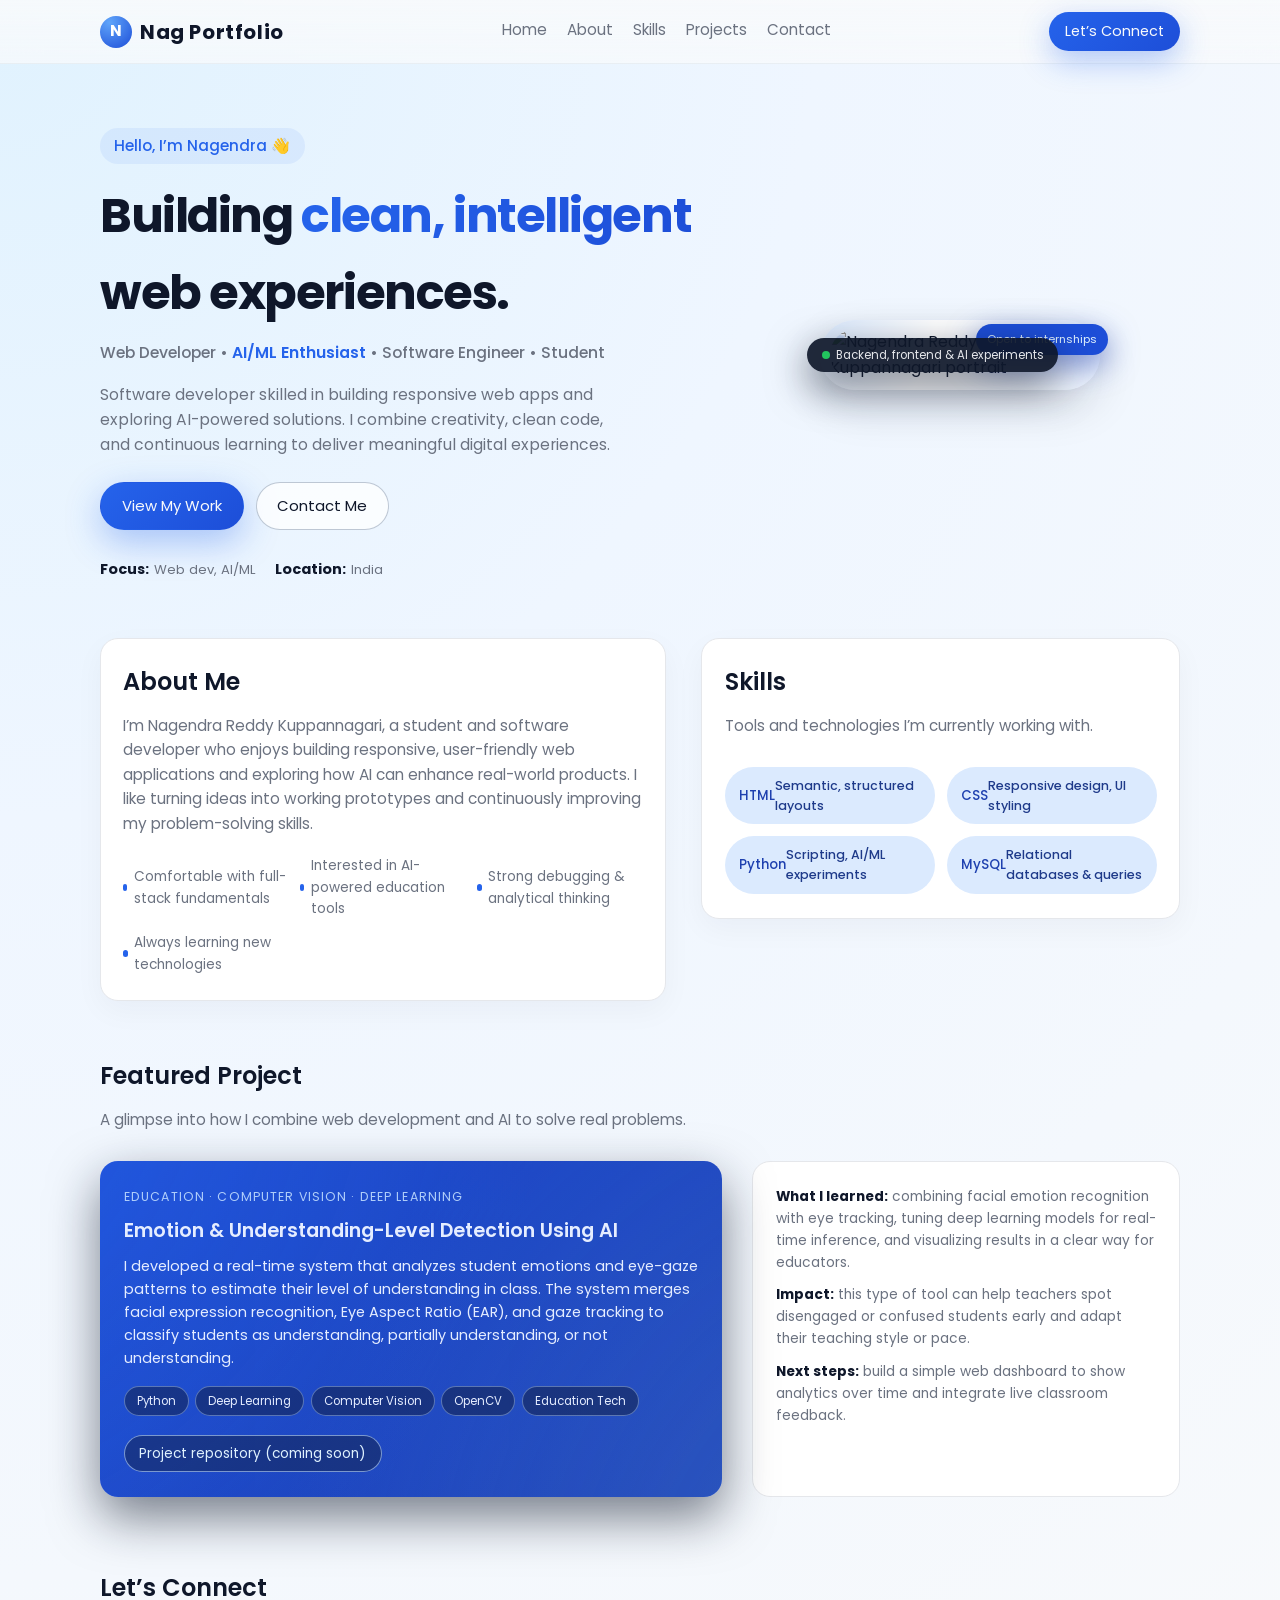
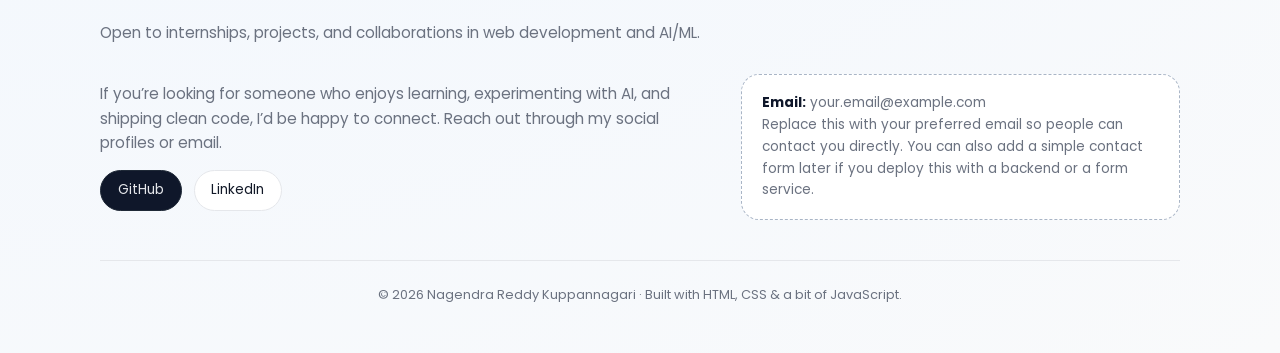
==== Portfolioproject.html @ 90b5bd57 "Add files via upload" ====
<!DOCTYPE html>
<html lang="en">
<head>
  <meta charset="UTF-8" />
  <title>Nag | Portfolio</title>
  <meta name="viewport" content="width=device-width, initial-scale=1" />
  <meta name="description" content="Portfolio of Nagendra Reddy Kuppannagari – Web Developer, AI/ML Enthusiast, Software Engineer, Student." />
  <link rel="preconnect" href="https://fonts.googleapis.com">
  <link rel="preconnect" href="https://fonts.gstatic.com" crossorigin>
  <link href="https://fonts.googleapis.com/css2?family=Poppins:wght@300;400;500;600;700&display=swap" rel="stylesheet">

  <style>
    :root {
      --primary: #2563eb;      /* blue */
      --primary-soft: #dbeafe;
      --bg: #f3f4f6;
      --card-bg: #ffffff;
      --text-main: #0f172a;
      --text-muted: #6b7280;
      --border-soft: #e5e7eb;
      --shadow-soft: 0 18px 45px rgba(15, 23, 42, 0.12);
      --radius-xl: 18px;
    }

    * {
      box-sizing: border-box;
      margin: 0;
      padding: 0;
    }

    body {
      font-family: "Poppins", system-ui, -apple-system, BlinkMacSystemFont, sans-serif;
      background: radial-gradient(circle at top left, #e0f2fe, #eff6ff 35%, #f9fafb);
      color: var(--text-main);
      line-height: 1.6;
    }

    a {
      text-decoration: none;
      color: inherit;
    }

    img {
      max-width: 100%;
      display: block;
    }

    .wrapper {
      max-width: 1120px;
      margin: 0 auto;
      padding: 1.5rem 1.25rem 3rem;
    }

    /* Header / Nav */
    header {
      position: sticky;
      top: 0;
      z-index: 20;
      backdrop-filter: blur(18px);
      background: linear-gradient(to bottom, rgba(248, 250, 252, 0.9), rgba(248, 250, 252, 0.75));
      border-bottom: 1px solid rgba(226, 232, 240, 0.7);
    }

    .nav {
      max-width: 1120px;
      margin: 0 auto;
      padding: 0.75rem 1.25rem;
      display: flex;
      align-items: center;
      justify-content: space-between;
      gap: 1rem;
    }

    .logo {
      display: flex;
      align-items: center;
      gap: 0.5rem;
      font-weight: 700;
      font-size: 1.25rem;
      letter-spacing: 0.03em;
    }

    .logo-badge {
      width: 32px;
      height: 32px;
      border-radius: 999px;
      background: radial-gradient(circle at 30% 20%, #60a5fa, #1d4ed8);
      display: flex;
      align-items: center;
      justify-content: center;
      color: white;
      font-size: 0.95rem;
    }

    .nav-links {
      display: flex;
      align-items: center;
      gap: 1.25rem;
      font-size: 0.95rem;
    }

    .nav-links a {
      position: relative;
      padding-bottom: 0.15rem;
      color: var(--text-muted);
    }

    .nav-links a:hover,
    .nav-links a:focus {
      color: var(--text-main);
    }

    .nav-links a::after {
      content: "";
      position: absolute;
      left: 0;
      bottom: -0.2rem;
      width: 0;
      height: 2px;
      border-radius: 999px;
      background: linear-gradient(to right, #3b82f6, #1d4ed8);
      transition: width 0.2s ease-out;
    }

    .nav-links a:hover::after {
      width: 100%;
    }

    .nav-cta {
      display: inline-flex;
      align-items: center;
      justify-content: center;
      padding: 0.5rem 1rem;
      border-radius: 999px;
      font-size: 0.9rem;
      background: linear-gradient(135deg, #2563eb, #1d4ed8);
      color: #f9fafb;
      border: none;
      cursor: pointer;
      box-shadow: 0 10px 30px rgba(37, 99, 235, 0.35);
    }

    .nav-cta:hover {
      transform: translateY(-1px);
      box-shadow: 0 14px 40px rgba(37, 99, 235, 0.45);
    }

    .menu-toggle {
      display: none;
      border: none;
      background: none;
      font-size: 1.4rem;
      cursor: pointer;
    }

    /* Sections */
    section {
      padding: 3.5rem 0 0;
    }

    .section-title {
      font-size: 1.5rem;
      font-weight: 600;
      margin-bottom: 0.8rem;
    }

    .section-subtitle {
      font-size: 0.95rem;
      color: var(--text-muted);
      margin-bottom: 1.8rem;
    }

    /* Hero */
    .hero {
      display: grid;
      grid-template-columns: minmax(0, 1.5fr) minmax(0, 1.1fr);
      gap: 2.5rem;
      align-items: center;
      padding-top: 2.5rem;
    }

    .hero-intro {
      font-size: 0.95rem;
      font-weight: 500;
      color: var(--primary);
      padding: 0.35rem 0.9rem;
      border-radius: 999px;
      background: rgba(37, 99, 235, 0.08);
      width: fit-content;
      margin-bottom: 0.9rem;
    }

    .hero-title {
      font-size: clamp(2.25rem, 2.8vw + 1.5rem, 3rem);
      font-weight: 700;
      margin-bottom: 0.5rem;
      letter-spacing: -0.03em;
    }

    .hero-title span {
      background: linear-gradient(to right, #2563eb, #1d4ed8);
      -webkit-background-clip: text;
      color: transparent;
    }

    .hero-roles {
      font-size: 0.98rem;
      font-weight: 500;
      color: var(--text-muted);
      margin-bottom: 1.1rem;
    }

    .hero-roles span {
      color: var(--primary);
      font-weight: 600;
    }

    .hero-text {
      font-size: 0.98rem;
      color: var(--text-muted);
      max-width: 32rem;
      margin-bottom: 1.5rem;
    }

    .hero-actions {
      display: flex;
      flex-wrap: wrap;
      gap: 0.75rem;
      align-items: center;
      margin-bottom: 1.8rem;
    }

    .btn-primary,
    .btn-ghost {
      display: inline-flex;
      align-items: center;
      justify-content: center;
      padding: 0.7rem 1.3rem;
      border-radius: 999px;
      font-size: 0.93rem;
      border: 1px solid transparent;
      cursor: pointer;
      transition: transform 0.12s ease-out, box-shadow 0.12s ease-out, background 0.12s, color 0.12s, border-color 0.12s;
      gap: 0.4rem;
    }

    .btn-primary {
      background: linear-gradient(135deg, #2563eb, #1d4ed8);
      color: #f9fafb;
      box-shadow: 0 12px 35px rgba(37, 99, 235, 0.35);
    }

    .btn-primary:hover {
      transform: translateY(-1px);
      box-shadow: 0 16px 45px rgba(37, 99, 235, 0.45);
    }

    .btn-ghost {
      background: rgba(255, 255, 255, 0.75);
      color: var(--text-main);
      border-color: rgba(148, 163, 184, 0.6);
    }

    .btn-ghost:hover {
      background: #e5edff;
      border-color: #2563eb;
    }

    .hero-meta {
      display: flex;
      flex-wrap: wrap;
      gap: 1.25rem;
      font-size: 0.82rem;
      color: var(--text-muted);
    }

    .hero-meta span {
      display: flex;
      align-items: baseline;
      gap: 0.3rem;
    }

    .hero-meta strong {
      font-size: 0.9rem;
      color: var(--text-main);
    }

    .hero-photo-wrapper {
      position: relative;
      justify-self: center;
    }

    .hero-card {
      background: radial-gradient(circle at 0% 0%, #dbeafe, #ffffff 40%, #eff6ff 100%);
      border-radius: 999px;
      box-shadow: var(--shadow-soft);
      padding: 0.6rem;
      max-width: 280px;
      position: relative;
    }

    .hero-photo {
      border-radius: 999px;
      object-fit: cover;
      width: 100%;
      height: 100%;
    }

    .hero-tag {
      position: absolute;
      bottom: 1.1rem;
      left: -0.8rem;
      background: rgba(15, 23, 42, 0.92);
      color: #e5e7eb;
      padding: 0.5rem 0.9rem;
      border-radius: 999px;
      font-size: 0.72rem;
      display: flex;
      align-items: center;
      gap: 0.4rem;
      box-shadow: 0 14px 40px rgba(15, 23, 42, 0.6);
    }

    .hero-tag-dot {
      width: 8px;
      height: 8px;
      border-radius: 999px;
      background: #22c55e;
    }

    .hero-badge {
      position: absolute;
      top: 0.3rem;
      right: -0.5rem;
      background: #1d4ed8;
      color: #e0f2fe;
      padding: 0.4rem 0.7rem;
      font-size: 0.7rem;
      border-radius: 999px;
      box-shadow: 0 10px 30px rgba(30, 64, 175, 0.6);
    }

    /* About & Skills */
    .grid-two {
      display: grid;
      grid-template-columns: minmax(0, 1.3fr) minmax(0, 1.1fr);
      gap: 2.2rem;
      align-items: flex-start;
    }

    .card {
      background: var(--card-bg);
      border-radius: var(--radius-xl);
      padding: 1.5rem 1.4rem;
      border: 1px solid var(--border-soft);
      box-shadow: 0 10px 30px rgba(15, 23, 42, 0.04);
    }

    .about-text {
      font-size: 0.96rem;
      color: var(--text-muted);
      margin-bottom: 1.15rem;
    }

    .about-list {
      list-style: none;
      display: grid;
      grid-template-columns: repeat(auto-fit, minmax(140px, 1fr));
      gap: 0.75rem;
      font-size: 0.85rem;
    }

    .about-list li {
      display: flex;
      align-items: center;
      gap: 0.4rem;
      color: var(--text-muted);
    }

    .about-dot {
      width: 7px;
      height: 7px;
      border-radius: 999px;
      background: var(--primary);
    }

    .skills-grid {
      display: grid;
      grid-template-columns: repeat(2, minmax(0, 1fr));
      gap: 0.75rem;
    }

    .skill-pill {
      background: var(--primary-soft);
      border-radius: 999px;
      padding: 0.55rem 0.9rem;
      font-size: 0.83rem;
      font-weight: 500;
      color: #1e40af;
      display: flex;
      align-items: center;
      justify-content: space-between;
    }

    .skill-pill span {
      font-size: 0.78rem;
      color: #1e3a8a;
    }

    /* Projects */
    .projects-grid {
      display: grid;
      grid-template-columns: minmax(0, 1.6fr) minmax(0, 1.1fr);
      gap: 1.9rem;
      align-items: stretch;
    }

    .project-card {
      background: linear-gradient(135deg, #1d4ed8, #1e40af);
      border-radius: var(--radius-xl);
      padding: 1.6rem 1.5rem;
      color: #e5edff;
      box-shadow: 0 20px 50px rgba(15, 23, 42, 0.55);
      position: relative;
      overflow: hidden;
    }

    .project-card::before {
      content: "";
      position: absolute;
      inset: -40%;
      background:
        radial-gradient(circle at 0% 0%, rgba(59, 130, 246, 0.34), transparent 55%),
        radial-gradient(circle at 100% 100%, rgba(96, 165, 250, 0.4), transparent 55%);
      opacity: 0.8;
      pointer-events: none;
    }

    .project-content {
      position: relative;
      z-index: 1;
    }

    .project-label {
      font-size: 0.78rem;
      text-transform: uppercase;
      letter-spacing: 0.09em;
      color: #bfdbfe;
      margin-bottom: 0.6rem;
      opacity: 0.9;
    }

    .project-title {
      font-size: 1.2rem;
      font-weight: 600;
      margin-bottom: 0.5rem;
    }

    .project-desc {
      font-size: 0.9rem;
      color: #e5edff;
      margin-bottom: 1rem;
    }

    .project-tags {
      display: flex;
      flex-wrap: wrap;
      gap: 0.4rem;
      margin-bottom: 1.2rem;
    }

    .project-tag {
      padding: 0.3rem 0.75rem;
      border-radius: 999px;
      font-size: 0.72rem;
      background: rgba(15, 23, 42, 0.43);
      border: 1px solid rgba(191, 219, 254, 0.4);
    }

    .project-link {
      display: inline-flex;
      align-items: center;
      gap: 0.4rem;
      font-size: 0.85rem;
      color: #e0f2fe;
      padding: 0.4rem 0.9rem;
      border-radius: 999px;
      border: 1px solid rgba(191, 219, 254, 0.6);
      background: rgba(15, 23, 42, 0.4);
    }

    .project-side-card {
      background: var(--card-bg);
      border-radius: var(--radius-xl);
      padding: 1.5rem 1.4rem;
      border: 1px solid var(--border-soft);
      display: flex;
      flex-direction: column;
      gap: 0.65rem;
      font-size: 0.86rem;
      color: var(--text-muted);
    }

    .project-side-card strong {
      color: var(--text-main);
    }

    /* Social / Contact */
    .contact-card {
      margin-top: 1rem;
    }

    .contact-grid {
      display: grid;
      grid-template-columns: minmax(0, 1.4fr) minmax(0, 1fr);
      gap: 1.7rem;
      align-items: center;
    }

    .contact-text {
      font-size: 0.95rem;
      color: var(--text-muted);
      margin-bottom: 0.9rem;
    }

    .social-links {
      display: flex;
      flex-wrap: wrap;
      gap: 0.75rem;
    }

    .social-pill {
      display: inline-flex;
      align-items: center;
      gap: 0.45rem;
      padding: 0.55rem 1.05rem;
      border-radius: 999px;
      font-size: 0.85rem;
      background: #0f172a;
      color: #e5e7eb;
      border: 1px solid #1f2937;
      cursor: pointer;
    }

    .social-pill--light {
      background: #ffffff;
      color: #111827;
      border-color: #e5e7eb;
    }

    .social-pill:hover {
      transform: translateY(-1px);
      box-shadow: 0 13px 30px rgba(15, 23, 42, 0.25);
    }

    .contact-box {
      font-size: 0.85rem;
      background: var(--card-bg);
      border-radius: var(--radius-xl);
      padding: 1.1rem 1.2rem;
      border: 1px dashed rgba(148, 163, 184, 0.8);
      color: var(--text-muted);
    }

    .contact-box strong {
      color: var(--text-main);
    }

    footer {
      margin-top: 2.5rem;
      padding-top: 1.5rem;
      border-top: 1px solid #e5e7eb;
      font-size: 0.8rem;
      color: var(--text-muted);
      text-align: center;
    }

    /* Responsive */
    @media (max-width: 840px) {
      .hero,
      .grid-two,
      .projects-grid,
      .contact-grid {
        grid-template-columns: minmax(0, 1fr);
      }

      .hero {
        padding-top: 2rem;
      }

      .hero-photo-wrapper {
        order: -1;
      }

      .projects-grid {
        gap: 1.3rem;
      }
    }

    @media (max-width: 720px) {
      .nav-links {
        position: absolute;
        right: 1.25rem;
        top: 3.25rem;
        background: rgba(248, 250, 252, 0.98);
        border-radius: 16px;
        padding: 0.75rem 0.9rem;
        flex-direction: column;
        align-items: flex-start;
        box-shadow: 0 18px 35px rgba(15, 23, 42, 0.18);
        border: 1px solid rgba(226, 232, 240, 0.9);
        transform-origin: top right;
        transform: scaleY(0.9);
        opacity: 0;
        pointer-events: none;
        transition: opacity 0.12s ease-out, transform 0.12s ease-out;
      }

      .nav-links.open {
        opacity: 1;
        pointer-events: auto;
        transform: scaleY(1);
      }

      .nav-cta {
        display: none;
      }

      .menu-toggle {
        display: block;
      }

      .hero-title {
        font-size: 2.1rem;
      }
    }
  </style>
</head>
<body>
  <header>
    <nav class="nav">
      <div class="logo">
        <div class="logo-badge">N</div>
        <span>Nag Portfolio</span>
      </div>

      <button class="menu-toggle" aria-label="Toggle navigation">
        ☰
      </button>

      <div class="nav-links" id="navLinks">
        <a href="#home">Home</a>
        <a href="#about">About</a>
        <a href="#skills">Skills</a>
        <a href="#projects">Projects</a>
        <a href="#contact">Contact</a>
      </div>

      <a href="#contact" class="nav-cta">Let’s Connect</a>
    </nav>
  </header>

  <main class="wrapper">
    <!-- Hero -->
    <section id="home" class="hero">
      <div>
        <div class="hero-intro">Hello, I’m Nagendra 👋</div>
        <h1 class="hero-title">
          Building <span>clean, intelligent</span> web experiences.
        </h1>
        <p class="hero-roles">
          Web Developer • <span>AI/ML Enthusiast</span> • Software Engineer • Student
        </p>
        <p class="hero-text">
          Software developer skilled in building responsive web apps and exploring AI-powered solutions.
          I combine creativity, clean code, and continuous learning to deliver meaningful digital experiences.
        </p>

        <div class="hero-actions">
          <a href="#projects" class="btn-primary">
            View My Work
          </a>
          <a href="#contact" class="btn-ghost">
            Contact Me
          </a>
        </div>

        <div class="hero-meta">
          <span><strong>Focus:</strong> Web dev, AI/ML</span>
          <span><strong>Location:</strong> India</span>
        </div>
      </div>

      <div class="hero-photo-wrapper">
        <div class="hero-card">
          <!-- Replace profile.jpg with your file name -->
          <img
            src="profile.jpg"
            alt="Nagendra Reddy Kuppannagari portrait"
            class="hero-photo"
          />
          <div class="hero-badge">Open to internships</div>
          <div class="hero-tag">
            <div class="hero-tag-dot"></div>
            <span>Backend, frontend & AI experiments</span>
          </div>
        </div>
      </div>
    </section>

    <!-- About + Skills -->
    <section id="about">
      <div class="grid-two">
        <div class="card">
          <h2 class="section-title">About Me</h2>
          <p class="about-text">
            I’m Nagendra Reddy Kuppannagari, a student and software developer who enjoys building
            responsive, user-friendly web applications and exploring how AI can enhance real-world
            products. I like turning ideas into working prototypes and continuously improving my
            problem-solving skills.
          </p>
          <ul class="about-list">
            <li><span class="about-dot"></span> Comfortable with full-stack fundamentals</li>
            <li><span class="about-dot"></span> Interested in AI-powered education tools</li>
            <li><span class="about-dot"></span> Strong debugging & analytical thinking</li>
            <li><span class="about-dot"></span> Always learning new technologies</li>
          </ul>
        </div>

        <div id="skills" class="card">
          <h2 class="section-title">Skills</h2>
          <p class="section-subtitle">
            Tools and technologies I’m currently working with.
          </p>
          <div class="skills-grid">
            <div class="skill-pill">
              HTML
              <span>Semantic, structured layouts</span>
            </div>
            <div class="skill-pill">
              CSS
              <span>Responsive design, UI styling</span>
            </div>
            <div class="skill-pill">
              Python
              <span>Scripting, AI/ML experiments</span>
            </div>
            <div class="skill-pill">
              MySQL
              <span>Relational databases & queries</span>
            </div>
          </div>
        </div>
      </div>
    </section>

    <!-- Projects -->
    <section id="projects">
      <h2 class="section-title">Featured Project</h2>
      <p class="section-subtitle">
        A glimpse into how I combine web development and AI to solve real problems.
      </p>

      <div class="projects-grid">
        <article class="project-card">
          <div class="project-content">
            <div class="project-label">Education · Computer Vision · Deep Learning</div>
            <h3 class="project-title">
              Emotion & Understanding-Level Detection Using AI
            </h3>
            <p class="project-desc">
              I developed a real-time system that analyzes student emotions and eye-gaze patterns to
              estimate their level of understanding in class. The system merges facial expression
              recognition, Eye Aspect Ratio (EAR), and gaze tracking to classify students as
              understanding, partially understanding, or not understanding.
            </p>

            <div class="project-tags">
              <div class="project-tag">Python</div>
              <div class="project-tag">Deep Learning</div>
              <div class="project-tag">Computer Vision</div>
              <div class="project-tag">OpenCV</div>
              <div class="project-tag">Education Tech</div>
            </div>

            <!-- If you have a GitHub repo for this project, place the link here -->
            <a href="#" class="project-link" target="_blank" rel="noreferrer">
              Project repository (coming soon)
            </a>
          </div>
        </article>

        <aside class="project-side-card">
          <p><strong>What I learned:</strong> combining facial emotion recognition with eye tracking,
          tuning deep learning models for real-time inference, and visualizing results in a clear
          way for educators.</p>
          <p><strong>Impact:</strong> this type of tool can help teachers spot disengaged or confused
          students early and adapt their teaching style or pace.</p>
          <p><strong>Next steps:</strong> build a simple web dashboard to show analytics over time
          and integrate live classroom feedback.</p>
        </aside>
      </div>
    </section>

    <!-- Contact / Social -->
    <section id="contact" class="contact-card">
      <h2 class="section-title">Let’s Connect</h2>
      <p class="section-subtitle">
        Open to internships, projects, and collaborations in web development and AI/ML.
      </p>

      <div class="contact-grid">
        <div>
          <p class="contact-text">
            If you’re looking for someone who enjoys learning, experimenting with AI, and shipping
            clean code, I’d be happy to connect. Reach out through my social profiles or email.
          </p>

          <div class="social-links">
            <a
              href="https://share.google/lavZrPUfqAlbzMmVE"
              class="social-pill"
              target="_blank"
              rel="noreferrer"
            >
              <span>GitHub</span>
            </a>

            <a
              href="https://api.lkmr.in/IbNytZH"
              class="social-pill social-pill--light"
              target="_blank"
              rel="noreferrer"
            >
              <span>LinkedIn</span>
            </a>
          </div>
        </div>

        <div class="contact-box">
          <!-- TODO: replace this email with your real email -->
          <p><strong>Email:</strong> your.email@example.com</p>
          <p>
            Replace this with your preferred email so people can contact you directly. You can also
            add a simple contact form later if you deploy this with a backend or a form service.
          </p>
        </div>
      </div>
    </section>

    <footer>
      © <span id="year"></span> Nagendra Reddy Kuppannagari · Built with HTML, CSS & a bit of JavaScript.
    </footer>
  </main>

  <script>
    // Mobile nav toggle
    const menuToggle = document.querySelector(".menu-toggle");
    const navLinks = document.getElementById("navLinks");

    menuToggle.addEventListener("click", () => {
      navLinks.classList.toggle("open");
    });

    // Close nav on link click (mobile)
    navLinks.querySelectorAll("a").forEach(link => {
      link.addEventListener("click", () => navLinks.classList.remove("open"));
    });

    // Dynamic year
    document.getElementById("year").textContent = new Date().getFullYear();
  </script>
</body>
</html>
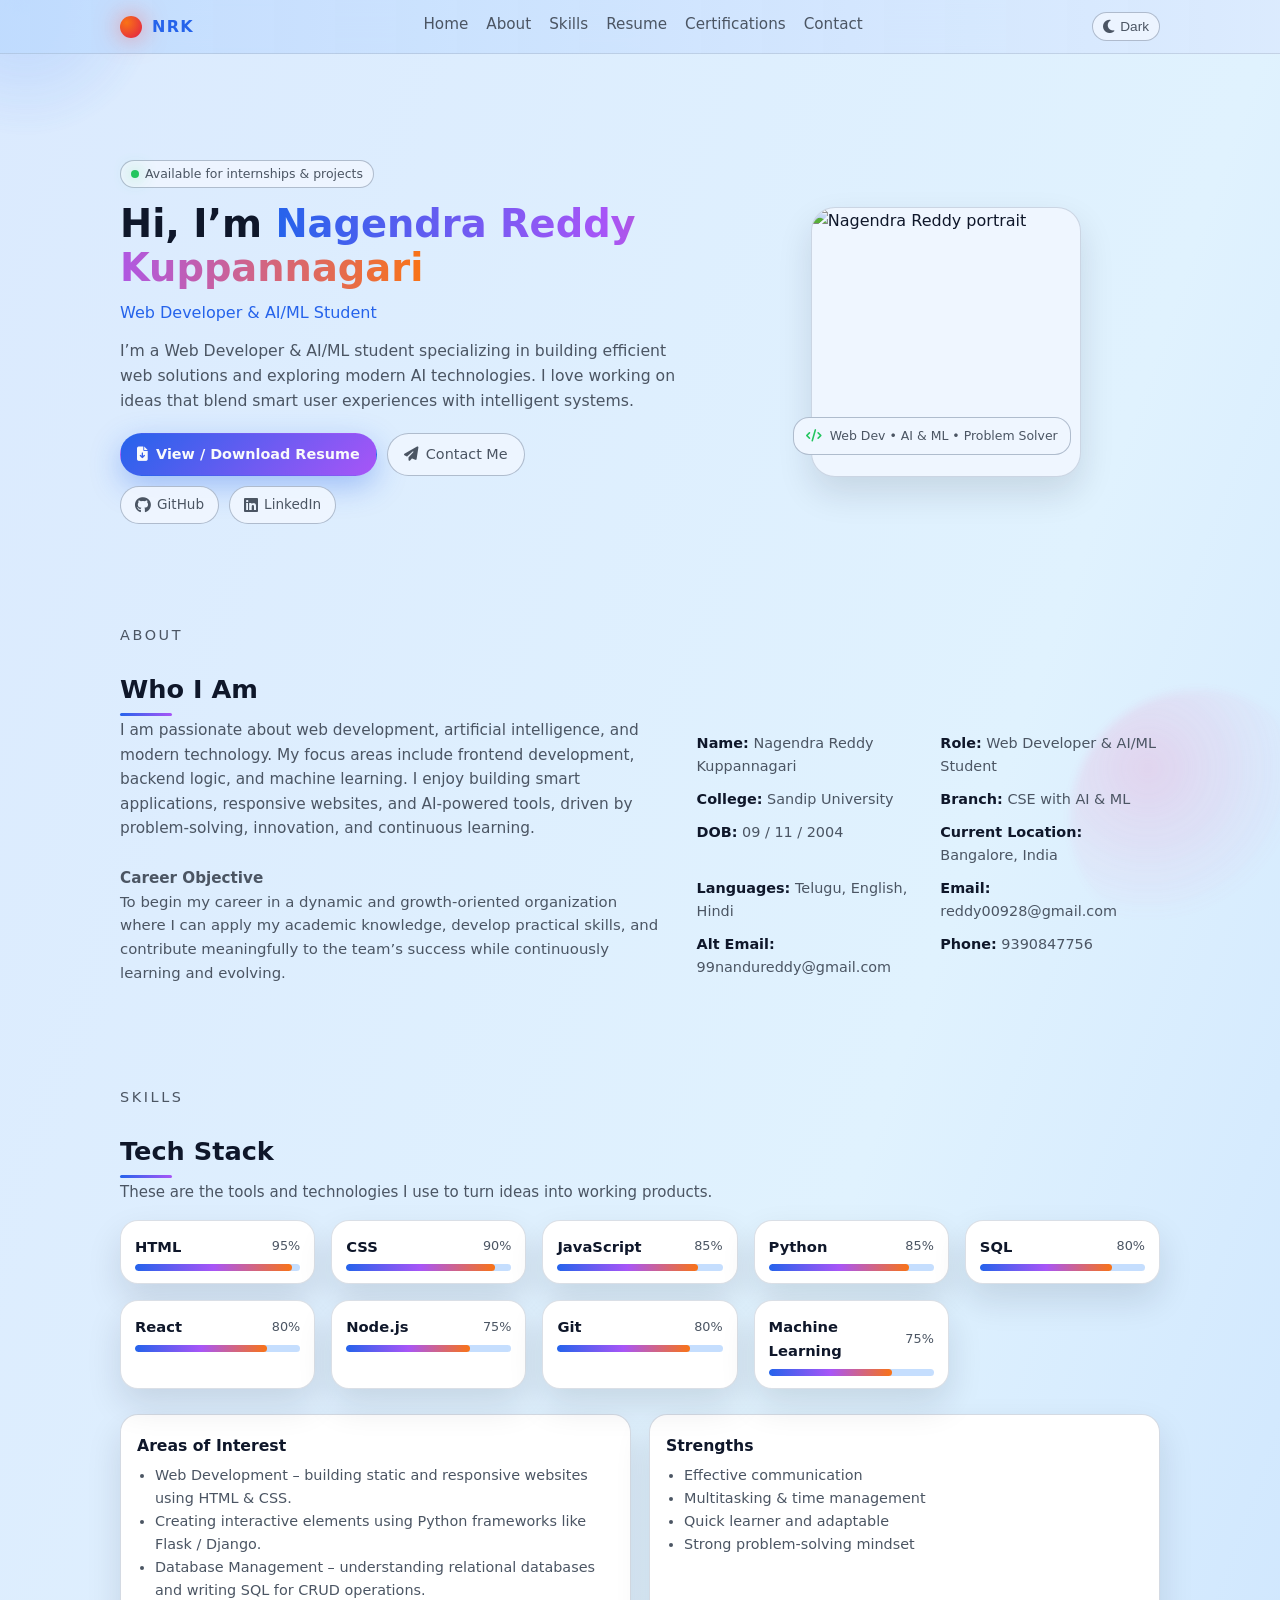
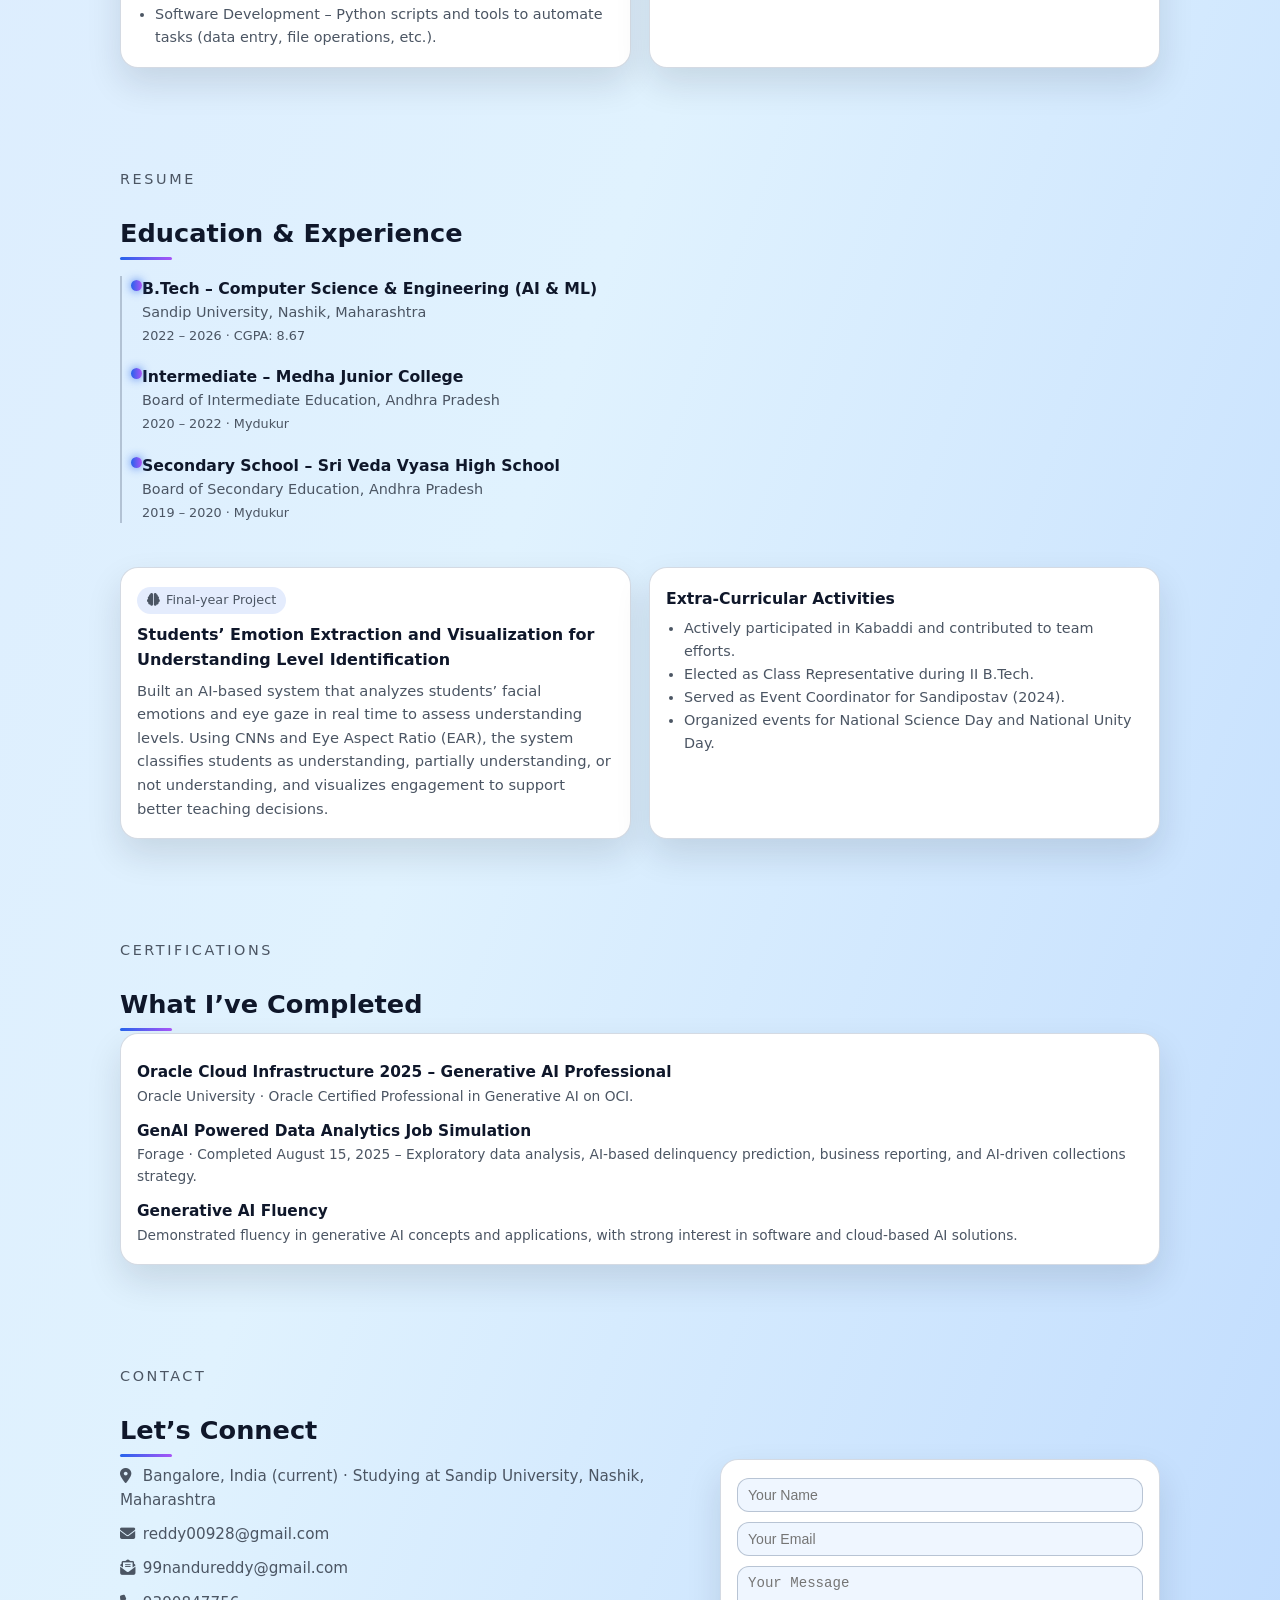
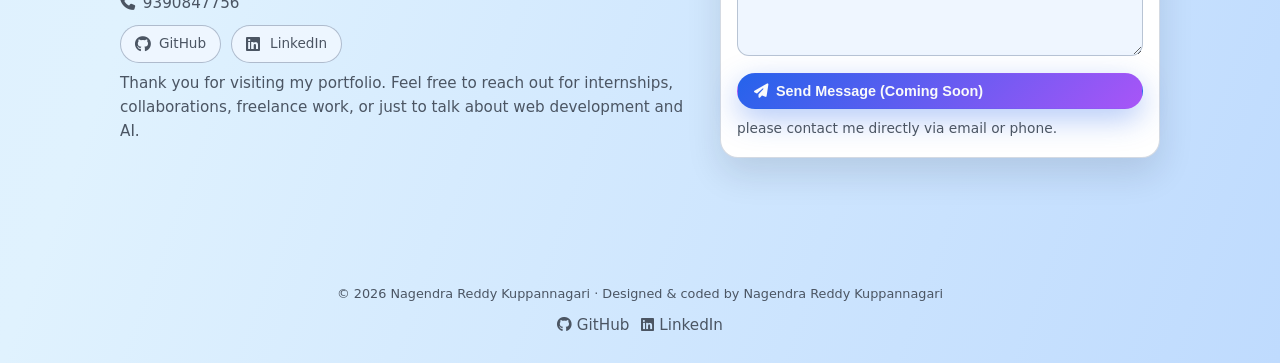
==== commit 61ae9dc9: "Update Portfolioproject.html" ====
--- a/Portfolioproject.html
+++ b/Portfolioproject.html
@@ -2,873 +2,1213 @@
 <html lang="en">
 <head>
   <meta charset="UTF-8" />
-  <title>Nag | Portfolio</title>
+  <title>Nagendra Reddy | Portfolio</title>
   <meta name="viewport" content="width=device-width, initial-scale=1" />
-  <meta name="description" content="Portfolio of Nagendra Reddy Kuppannagari – Web Developer, AI/ML Enthusiast, Software Engineer, Student." />
-  <link rel="preconnect" href="https://fonts.googleapis.com">
-  <link rel="preconnect" href="https://fonts.gstatic.com" crossorigin>
-  <link href="https://fonts.googleapis.com/css2?family=Poppins:wght@300;400;500;600;700&display=swap" rel="stylesheet">
+  <meta name="description" content="Portfolio of Nagendra Reddy Kuppannagari – Web Developer & AI/ML Student." />
+
+  <!-- Icons -->
+  <link rel="stylesheet" href="https://cdnjs.cloudflare.com/ajax/libs/font-awesome/6.5.0/css/all.min.css" />
 
   <style>
     :root {
-      --primary: #2563eb;      /* blue */
-      --primary-soft: #dbeafe;
-      --bg: #f3f4f6;
-      --card-bg: #ffffff;
-      --text-main: #0f172a;
-      --text-muted: #6b7280;
-      --border-soft: #e5e7eb;
-      --shadow-soft: 0 18px 45px rgba(15, 23, 42, 0.12);
-      --radius-xl: 18px;
+      /* LIGHT BLUE THEME (default) */
+      --bg: #dbeafe;
+      --bg-light: #eff6ff;
+      --accent: #2563eb;
+      --accent-soft: rgba(37, 99, 235, 0.12);
+      --text: #0f172a;
+      --muted: #4b5563;
+      --card: #ffffff;
+      --shadow: 0 16px 35px rgba(15, 23, 42, 0.12);
+    }
+
+    /* DARK MODE (when body has .dark) */
+    body.dark {
+      --bg: #020617;
+      --bg-light: #0b1020;
+      --accent: #4cc9f0;
+      --accent-soft: rgba(76, 201, 240, 0.1);
+      --text: #f9fafb;
+      --muted: #9ca3af;
+      --card: #111827;
+      --shadow: 0 18px 40px rgba(0, 0, 0, 0.6);
+      background: radial-gradient(circle at top, #1f2937 0, #020617 45%);
     }
 
     * {
-      box-sizing: border-box;
       margin: 0;
       padding: 0;
+      box-sizing: border-box;
+      scroll-behavior: smooth;
     }
 
     body {
-      font-family: "Poppins", system-ui, -apple-system, BlinkMacSystemFont, sans-serif;
-      background: radial-gradient(circle at top left, #e0f2fe, #eff6ff 35%, #f9fafb);
-      color: var(--text-main);
+      font-family: system-ui, -apple-system, BlinkMacSystemFont, "Segoe UI", sans-serif;
+      background: linear-gradient(to bottom right, #dbeafe, #e0f2fe, #bfdbfe);
+      color: var(--text);
+      min-height: 100vh;
       line-height: 1.6;
     }
 
-    a {
-      text-decoration: none;
-      color: inherit;
-    }
-
-    img {
-      max-width: 100%;
-      display: block;
-    }
-
-    .wrapper {
-      max-width: 1120px;
+    /* ------------ NAVBAR ------------ */
+    header {
+      position: fixed;
+      top: 0;
+      left: 0;
+      right: 0;
+      z-index: 50;
+      backdrop-filter: blur(16px);
+      background: linear-gradient(
+        to right,
+        rgba(191, 219, 254, 0.88),
+        rgba(219, 234, 254, 0.96)
+      );
+      border-bottom: 1px solid rgba(148, 163, 184, 0.35);
+    }
+
+    body.dark header {
+      background: linear-gradient(to right, rgba(15, 23, 42, 0.95), rgba(15, 23, 42, 0.85));
+      border-bottom-color: rgba(148, 163, 184, 0.2);
+    }
+
+    .nav {
+      max-width: 1080px;
       margin: 0 auto;
-      padding: 1.5rem 1.25rem 3rem;
-    }
-
-    /* Header / Nav */
-    header {
-      position: sticky;
-      top: 0;
-      z-index: 20;
-      backdrop-filter: blur(18px);
-      background: linear-gradient(to bottom, rgba(248, 250, 252, 0.9), rgba(248, 250, 252, 0.75));
-      border-bottom: 1px solid rgba(226, 232, 240, 0.7);
-    }
-
-    .nav {
-      max-width: 1120px;
-      margin: 0 auto;
-      padding: 0.75rem 1.25rem;
+      padding: 12px 20px;
       display: flex;
       align-items: center;
       justify-content: space-between;
-      gap: 1rem;
-    }
-
-    .logo {
+    }
+
+    .nav-left {
       display: flex;
       align-items: center;
-      gap: 0.5rem;
+      gap: 10px;
       font-weight: 700;
-      font-size: 1.25rem;
-      letter-spacing: 0.03em;
-    }
-
-    .logo-badge {
-      width: 32px;
-      height: 32px;
+      letter-spacing: 0.08em;
+      text-transform: uppercase;
+      color: var(--accent);
+    }
+
+    .nav-left span.logo-dot {
+      width: 22px;
+      height: 22px;
       border-radius: 999px;
-      background: radial-gradient(circle at 30% 20%, #60a5fa, #1d4ed8);
-      display: flex;
-      align-items: center;
-      justify-content: center;
-      color: white;
-      font-size: 0.95rem;
+      background: radial-gradient(circle at 30% 30%, #f97316, #e11d48);
+      box-shadow: 0 0 25px rgba(248, 113, 113, 0.8);
     }
 
     .nav-links {
       display: flex;
-      align-items: center;
-      gap: 1.25rem;
+      gap: 18px;
       font-size: 0.95rem;
     }
 
     .nav-links a {
+      color: var(--muted);
+      text-decoration: none;
       position: relative;
-      padding-bottom: 0.15rem;
-      color: var(--text-muted);
-    }
-
-    .nav-links a:hover,
-    .nav-links a:focus {
-      color: var(--text-main);
+      padding-bottom: 4px;
+      transition: 0.25s ease;
     }
 
     .nav-links a::after {
       content: "";
       position: absolute;
       left: 0;
-      bottom: -0.2rem;
+      bottom: 0;
       width: 0;
       height: 2px;
       border-radius: 999px;
-      background: linear-gradient(to right, #3b82f6, #1d4ed8);
-      transition: width 0.2s ease-out;
-    }
-
+      background: linear-gradient(to right, #2563eb, #a855f7);
+      transition: width 0.3s ease;
+    }
+
+    .nav-links a:hover {
+      color: var(--text);
+    }
     .nav-links a:hover::after {
       width: 100%;
     }
 
-    .nav-cta {
+    .toggle-btn {
+      border-radius: 999px;
+      border: 1px solid rgba(148, 163, 184, 0.7);
+      padding: 6px 10px;
+      background: rgba(239, 246, 255, 0.9);
+      color: var(--muted);
+      cursor: pointer;
+      display: flex;
+      align-items: center;
+      gap: 6px;
+      font-size: 0.85rem;
+      transition: 0.25s ease;
+    }
+
+    body.dark .toggle-btn {
+      background: rgba(15, 23, 42, 0.9);
+    }
+
+    .toggle-btn i {
+      font-size: 0.95rem;
+    }
+
+    .toggle-btn:hover {
+      background: #eff6ff;
+      color: var(--text);
+    }
+
+    body.dark .toggle-btn:hover {
+      background: rgba(15, 23, 42, 1);
+    }
+
+    /* ------------ LAYOUT ------------ */
+    main {
+      max-width: 1080px;
+      margin: 0 auto;
+      padding: 110px 20px 60px;
+    }
+
+    section {
+      padding: 50px 0;
+    }
+
+    .section-title {
+      font-size: 1.6rem;
+      font-weight: 700;
+      margin-bottom: 8px;
+      display: inline-block;
+      position: relative;
+    }
+
+    .section-title::after {
+      content: "";
+      position: absolute;
+      left: 0;
+      bottom: -6px;
+      width: 52px;
+      height: 3px;
+      border-radius: 999px;
+      background: linear-gradient(to right, #2563eb, #a855f7);
+    }
+
+    .section-subtitle {
+      font-size: 0.9rem;
+      color: var(--muted);
+      text-transform: uppercase;
+      letter-spacing: 0.18em;
+      margin-bottom: 22px;
+    }
+
+    /* ------------ HERO ------------ */
+    .hero {
+      display: grid;
+      grid-template-columns: minmax(0, 1.6fr) minmax(0, 1.2fr);
+      gap: 40px;
+      align-items: center;
+    }
+
+    .hero-badge {
       display: inline-flex;
       align-items: center;
-      justify-content: center;
-      padding: 0.5rem 1rem;
+      gap: 6px;
       border-radius: 999px;
-      font-size: 0.9rem;
-      background: linear-gradient(135deg, #2563eb, #1d4ed8);
-      color: #f9fafb;
-      border: none;
-      cursor: pointer;
-      box-shadow: 0 10px 30px rgba(37, 99, 235, 0.35);
-    }
-
-    .nav-cta:hover {
-      transform: translateY(-1px);
-      box-shadow: 0 14px 40px rgba(37, 99, 235, 0.45);
-    }
-
-    .menu-toggle {
-      display: none;
-      border: none;
-      background: none;
-      font-size: 1.4rem;
-      cursor: pointer;
-    }
-
-    /* Sections */
-    section {
-      padding: 3.5rem 0 0;
-    }
-
-    .section-title {
-      font-size: 1.5rem;
-      font-weight: 600;
-      margin-bottom: 0.8rem;
-    }
-
-    .section-subtitle {
-      font-size: 0.95rem;
-      color: var(--text-muted);
-      margin-bottom: 1.8rem;
-    }
-
-    /* Hero */
-    .hero {
-      display: grid;
-      grid-template-columns: minmax(0, 1.5fr) minmax(0, 1.1fr);
-      gap: 2.5rem;
-      align-items: center;
-      padding-top: 2.5rem;
-    }
-
-    .hero-intro {
-      font-size: 0.95rem;
-      font-weight: 500;
-      color: var(--primary);
-      padding: 0.35rem 0.9rem;
-      border-radius: 999px;
-      background: rgba(37, 99, 235, 0.08);
-      width: fit-content;
-      margin-bottom: 0.9rem;
-    }
-
-    .hero-title {
-      font-size: clamp(2.25rem, 2.8vw + 1.5rem, 3rem);
-      font-weight: 700;
-      margin-bottom: 0.5rem;
-      letter-spacing: -0.03em;
-    }
-
-    .hero-title span {
-      background: linear-gradient(to right, #2563eb, #1d4ed8);
-      -webkit-background-clip: text;
-      color: transparent;
-    }
-
-    .hero-roles {
-      font-size: 0.98rem;
-      font-weight: 500;
-      color: var(--text-muted);
-      margin-bottom: 1.1rem;
-    }
-
-    .hero-roles span {
-      color: var(--primary);
-      font-weight: 600;
-    }
-
-    .hero-text {
-      font-size: 0.98rem;
-      color: var(--text-muted);
-      max-width: 32rem;
-      margin-bottom: 1.5rem;
-    }
-
-    .hero-actions {
-      display: flex;
-      flex-wrap: wrap;
-      gap: 0.75rem;
-      align-items: center;
-      margin-bottom: 1.8rem;
-    }
-
-    .btn-primary,
-    .btn-ghost {
-      display: inline-flex;
-      align-items: center;
-      justify-content: center;
-      padding: 0.7rem 1.3rem;
-      border-radius: 999px;
-      font-size: 0.93rem;
-      border: 1px solid transparent;
-      cursor: pointer;
-      transition: transform 0.12s ease-out, box-shadow 0.12s ease-out, background 0.12s, color 0.12s, border-color 0.12s;
-      gap: 0.4rem;
-    }
-
-    .btn-primary {
-      background: linear-gradient(135deg, #2563eb, #1d4ed8);
-      color: #f9fafb;
-      box-shadow: 0 12px 35px rgba(37, 99, 235, 0.35);
-    }
-
-    .btn-primary:hover {
-      transform: translateY(-1px);
-      box-shadow: 0 16px 45px rgba(37, 99, 235, 0.45);
-    }
-
-    .btn-ghost {
-      background: rgba(255, 255, 255, 0.75);
-      color: var(--text-main);
-      border-color: rgba(148, 163, 184, 0.6);
-    }
-
-    .btn-ghost:hover {
-      background: #e5edff;
-      border-color: #2563eb;
-    }
-
-    .hero-meta {
-      display: flex;
-      flex-wrap: wrap;
-      gap: 1.25rem;
-      font-size: 0.82rem;
-      color: var(--text-muted);
-    }
-
-    .hero-meta span {
-      display: flex;
-      align-items: baseline;
-      gap: 0.3rem;
-    }
-
-    .hero-meta strong {
-      font-size: 0.9rem;
-      color: var(--text-main);
-    }
-
-    .hero-photo-wrapper {
-      position: relative;
-      justify-self: center;
-    }
-
-    .hero-card {
-      background: radial-gradient(circle at 0% 0%, #dbeafe, #ffffff 40%, #eff6ff 100%);
-      border-radius: 999px;
-      box-shadow: var(--shadow-soft);
-      padding: 0.6rem;
-      max-width: 280px;
-      position: relative;
-    }
-
-    .hero-photo {
-      border-radius: 999px;
-      object-fit: cover;
-      width: 100%;
-      height: 100%;
-    }
-
-    .hero-tag {
-      position: absolute;
-      bottom: 1.1rem;
-      left: -0.8rem;
-      background: rgba(15, 23, 42, 0.92);
-      color: #e5e7eb;
-      padding: 0.5rem 0.9rem;
-      border-radius: 999px;
-      font-size: 0.72rem;
-      display: flex;
-      align-items: center;
-      gap: 0.4rem;
-      box-shadow: 0 14px 40px rgba(15, 23, 42, 0.6);
-    }
-
-    .hero-tag-dot {
+      padding: 3px 10px;
+      font-size: 0.78rem;
+      background: rgba(239, 246, 255, 0.9);
+      border: 1px solid rgba(148, 163, 184, 0.7);
+      margin-bottom: 14px;
+      color: var(--muted);
+    }
+
+    body.dark .hero-badge {
+      background: rgba(15, 23, 42, 0.9);
+    }
+
+    .hero-badge span.dot {
       width: 8px;
       height: 8px;
       border-radius: 999px;
       background: #22c55e;
-    }
-
-    .hero-badge {
-      position: absolute;
-      top: 0.3rem;
-      right: -0.5rem;
-      background: #1d4ed8;
-      color: #e0f2fe;
-      padding: 0.4rem 0.7rem;
-      font-size: 0.7rem;
-      border-radius: 999px;
-      box-shadow: 0 10px 30px rgba(30, 64, 175, 0.6);
-    }
-
-    /* About & Skills */
-    .grid-two {
-      display: grid;
-      grid-template-columns: minmax(0, 1.3fr) minmax(0, 1.1fr);
-      gap: 2.2rem;
-      align-items: flex-start;
-    }
-
-    .card {
-      background: var(--card-bg);
-      border-radius: var(--radius-xl);
-      padding: 1.5rem 1.4rem;
-      border: 1px solid var(--border-soft);
-      box-shadow: 0 10px 30px rgba(15, 23, 42, 0.04);
-    }
-
-    .about-text {
-      font-size: 0.96rem;
-      color: var(--text-muted);
-      margin-bottom: 1.15rem;
-    }
-
-    .about-list {
-      list-style: none;
-      display: grid;
-      grid-template-columns: repeat(auto-fit, minmax(140px, 1fr));
-      gap: 0.75rem;
-      font-size: 0.85rem;
-    }
-
-    .about-list li {
-      display: flex;
-      align-items: center;
-      gap: 0.4rem;
-      color: var(--text-muted);
-    }
-
-    .about-dot {
-      width: 7px;
-      height: 7px;
-      border-radius: 999px;
-      background: var(--primary);
-    }
-
-    .skills-grid {
-      display: grid;
-      grid-template-columns: repeat(2, minmax(0, 1fr));
-      gap: 0.75rem;
-    }
-
-    .skill-pill {
-      background: var(--primary-soft);
-      border-radius: 999px;
-      padding: 0.55rem 0.9rem;
-      font-size: 0.83rem;
-      font-weight: 500;
-      color: #1e40af;
-      display: flex;
-      align-items: center;
-      justify-content: space-between;
-    }
-
-    .skill-pill span {
-      font-size: 0.78rem;
-      color: #1e3a8a;
-    }
-
-    /* Projects */
-    .projects-grid {
-      display: grid;
-      grid-template-columns: minmax(0, 1.6fr) minmax(0, 1.1fr);
-      gap: 1.9rem;
-      align-items: stretch;
-    }
-
-    .project-card {
-      background: linear-gradient(135deg, #1d4ed8, #1e40af);
-      border-radius: var(--radius-xl);
-      padding: 1.6rem 1.5rem;
-      color: #e5edff;
-      box-shadow: 0 20px 50px rgba(15, 23, 42, 0.55);
-      position: relative;
-      overflow: hidden;
-    }
-
-    .project-card::before {
-      content: "";
-      position: absolute;
-      inset: -40%;
-      background:
-        radial-gradient(circle at 0% 0%, rgba(59, 130, 246, 0.34), transparent 55%),
-        radial-gradient(circle at 100% 100%, rgba(96, 165, 250, 0.4), transparent 55%);
-      opacity: 0.8;
-      pointer-events: none;
-    }
-
-    .project-content {
-      position: relative;
-      z-index: 1;
-    }
-
-    .project-label {
-      font-size: 0.78rem;
-      text-transform: uppercase;
-      letter-spacing: 0.09em;
-      color: #bfdbfe;
-      margin-bottom: 0.6rem;
-      opacity: 0.9;
-    }
-
-    .project-title {
-      font-size: 1.2rem;
-      font-weight: 600;
-      margin-bottom: 0.5rem;
-    }
-
-    .project-desc {
-      font-size: 0.9rem;
-      color: #e5edff;
-      margin-bottom: 1rem;
-    }
-
-    .project-tags {
+      box-shadow: 0 0 16px rgba(74, 222, 128, 0.8);
+    }
+
+    .hero h1 {
+      font-size: 2.4rem;
+      line-height: 1.15;
+      margin-bottom: 10px;
+    }
+
+    .hero h1 span {
+      background: linear-gradient(to right, #2563eb, #a855f7, #f97316);
+      -webkit-background-clip: text;
+      color: transparent;
+    }
+
+    .hero-role {
+      font-size: 1rem;
+      color: var(--accent);
+      margin-bottom: 12px;
+      min-height: 1.4em;
+    }
+
+    .hero p {
+      color: var(--muted);
+      font-size: 0.98rem;
+      margin-bottom: 20px;
+    }
+
+    .hero-actions {
       display: flex;
       flex-wrap: wrap;
-      gap: 0.4rem;
-      margin-bottom: 1.2rem;
-    }
-
-    .project-tag {
-      padding: 0.3rem 0.75rem;
+      gap: 10px;
+    }
+
+    .btn-primary,
+    .btn-ghost {
+      font-size: 0.9rem;
       border-radius: 999px;
-      font-size: 0.72rem;
-      background: rgba(15, 23, 42, 0.43);
-      border: 1px solid rgba(191, 219, 254, 0.4);
-    }
-
-    .project-link {
+      padding: 9px 16px;
+      border: 1px solid transparent;
+      cursor: pointer;
       display: inline-flex;
       align-items: center;
-      gap: 0.4rem;
-      font-size: 0.85rem;
-      color: #e0f2fe;
-      padding: 0.4rem 0.9rem;
-      border-radius: 999px;
-      border: 1px solid rgba(191, 219, 254, 0.6);
-      background: rgba(15, 23, 42, 0.4);
-    }
-
-    .project-side-card {
-      background: var(--card-bg);
-      border-radius: var(--radius-xl);
-      padding: 1.5rem 1.4rem;
-      border: 1px solid var(--border-soft);
-      display: flex;
-      flex-direction: column;
-      gap: 0.65rem;
-      font-size: 0.86rem;
-      color: var(--text-muted);
-    }
-
-    .project-side-card strong {
-      color: var(--text-main);
-    }
-
-    /* Social / Contact */
-    .contact-card {
-      margin-top: 1rem;
-    }
-
-    .contact-grid {
-      display: grid;
-      grid-template-columns: minmax(0, 1.4fr) minmax(0, 1fr);
-      gap: 1.7rem;
-      align-items: center;
-    }
-
-    .contact-text {
-      font-size: 0.95rem;
-      color: var(--text-muted);
-      margin-bottom: 0.9rem;
-    }
-
+      gap: 8px;
+      text-decoration: none;
+      transition: 0.25s ease;
+    }
+
+    .btn-primary {
+      background: linear-gradient(135deg, #2563eb, #a855f7);
+      color: #f9fafb;
+      font-weight: 600;
+      box-shadow: 0 10px 30px rgba(37, 99, 235, 0.35);
+    }
+
+    .btn-primary:hover {
+      transform: translateY(-1px) scale(1.01);
+      box-shadow: 0 16px 40px rgba(37, 99, 235, 0.45);
+    }
+
+    .btn-ghost {
+      border-color: rgba(148, 163, 184, 0.7);
+      background: rgba(239, 246, 255, 0.9);
+      color: var(--muted);
+    }
+
+    body.dark .btn-ghost {
+      background: rgba(15, 23, 42, 0.7);
+    }
+
+    .btn-ghost:hover {
+      background: #eff6ff;
+      color: var(--text);
+    }
+
+    body.dark .btn-ghost:hover {
+      background: rgba(15, 23, 42, 1);
+      color: var(--text);
+    }
+
+    /* Social icon buttons */
     .social-links {
       display: flex;
       flex-wrap: wrap;
-      gap: 0.75rem;
-    }
-
-    .social-pill {
+      gap: 10px;
+      margin-top: 10px;
+    }
+
+    .icon-btn {
       display: inline-flex;
       align-items: center;
-      gap: 0.45rem;
-      padding: 0.55rem 1.05rem;
+      justify-content: center;
+      gap: 6px;
+      padding: 7px 14px;
       border-radius: 999px;
+      border: 1px solid rgba(148, 163, 184, 0.7);
+      background: rgba(239, 246, 255, 0.95);
+      color: var(--muted);
       font-size: 0.85rem;
-      background: #0f172a;
-      color: #e5e7eb;
-      border: 1px solid #1f2937;
-      cursor: pointer;
-    }
-
-    .social-pill--light {
-      background: #ffffff;
+      text-decoration: none;
+      transition: 0.2s ease;
+    }
+
+    .icon-btn i {
+      font-size: 1rem;
+    }
+
+    .icon-btn.github:hover {
+      border-color: #111827;
       color: #111827;
-      border-color: #e5e7eb;
-    }
-
-    .social-pill:hover {
-      transform: translateY(-1px);
-      box-shadow: 0 13px 30px rgba(15, 23, 42, 0.25);
-    }
-
-    .contact-box {
-      font-size: 0.85rem;
-      background: var(--card-bg);
-      border-radius: var(--radius-xl);
-      padding: 1.1rem 1.2rem;
-      border: 1px dashed rgba(148, 163, 184, 0.8);
-      color: var(--text-muted);
-    }
-
-    .contact-box strong {
-      color: var(--text-main);
-    }
-
+    }
+
+    .icon-btn.linkedin:hover {
+      border-color: #0a66c2;
+      color: #0a66c2;
+    }
+
+    body.dark .icon-btn {
+      background: rgba(15, 23, 42, 0.9);
+      color: var(--muted);
+    }
+
+    .hero-photo-wrap {
+      position: relative;
+      justify-self: center;
+    }
+
+    .hero-photo-main {
+      width: 270px;
+      height: 270px;
+      border-radius: 24px;
+      overflow: hidden;
+      box-shadow: var(--shadow);
+      border: 1px solid rgba(148, 163, 184, 0.4);
+      background: #eff6ff;
+    }
+
+    body.dark .hero-photo-main {
+      background: linear-gradient(135deg, #111827, #020617);
+    }
+
+    .hero-photo-main img {
+      width: 100%;
+      height: 100%;
+      object-fit: cover;
+    }
+
+    .hero-photo-tag {
+      position: absolute;
+      left: -18px;
+      bottom: 22px;
+      padding: 8px 12px;
+      border-radius: 16px;
+      background: rgba(239, 246, 255, 0.98);
+      border: 1px solid rgba(148, 163, 184, 0.7);
+      color: var(--muted);
+      font-size: 0.78rem;
+      display: flex;
+      align-items: center;
+      gap: 8px;
+      backdrop-filter: blur(10px);
+    }
+
+    body.dark .hero-photo-tag {
+      background: rgba(15, 23, 42, 0.95);
+    }
+
+    .hero-photo-tag i {
+      color: #22c55e;
+    }
+
+    .hero-photo-mini {
+      position: absolute;
+      right: -18px;
+      top: 26px;
+      width: 120px;
+      height: 120px;
+      border-radius: 18px;
+      overflow: hidden;
+      border: 2px solid rgba(248, 250, 252, 0.9);
+      box-shadow: var(--shadow);
+      background: #020617;
+    }
+
+    .hero-photo-mini img {
+      width: 100%;
+      height: 100%;
+      object-fit: cover;
+    }
+
+    /* ------------ ABOUT ------------ */
+    .about-grid {
+      display: grid;
+      grid-template-columns: minmax(0, 1.4fr) minmax(0, 1.2fr);
+      gap: 36px;
+    }
+
+    .about-grid p {
+      color: var(--muted);
+      font-size: 0.96rem;
+    }
+
+    .about-list {
+      display: grid;
+      grid-template-columns: repeat(2, minmax(0, 1fr));
+      gap: 10px 24px;
+      margin-top: 14px;
+      font-size: 0.9rem;
+      color: var(--muted);
+    }
+
+    .about-list span.key {
+      font-weight: 600;
+      color: var(--text);
+    }
+
+    /* ------------ SKILLS ------------ */
+    .skills-grid {
+      display: grid;
+      grid-template-columns: repeat(auto-fit, minmax(180px, 1fr));
+      gap: 16px;
+    }
+
+    .skill-card {
+      background: var(--card);
+      border-radius: 18px;
+      padding: 14px 14px 12px;
+      border: 1px solid rgba(148, 163, 184, 0.35);
+      box-shadow: var(--shadow);
+      position: relative;
+      overflow: hidden;
+    }
+
+    .skill-header {
+      display: flex;
+      justify-content: space-between;
+      align-items: center;
+      margin-bottom: 6px;
+    }
+
+    .skill-name {
+      font-size: 0.92rem;
+      font-weight: 600;
+    }
+
+    .skill-percent {
+      font-size: 0.8rem;
+      color: var(--muted);
+    }
+
+    .skill-bar {
+      width: 100%;
+      height: 7px;
+      border-radius: 999px;
+      background: rgba(191, 219, 254, 0.9);
+      overflow: hidden;
+    }
+
+    body.dark .skill-bar {
+      background: rgba(30, 64, 175, 0.6);
+    }
+
+    .skill-bar-inner {
+      height: 100%;
+      border-radius: 999px;
+      background: linear-gradient(to right, #2563eb, #a855f7, #f97316);
+      width: 0;
+      transition: width 1.1s ease-out;
+    }
+
+    /* ------------ TIMELINE ------------ */
+    .timeline {
+      border-left: 2px solid rgba(148, 163, 184, 0.6);
+      padding-left: 20px;
+      margin-top: 14px;
+    }
+
+    .timeline-item {
+      position: relative;
+      margin-bottom: 18px;
+    }
+
+    .timeline-dot {
+      position: absolute;
+      left: -11px;
+      top: 4px;
+      width: 11px;
+      height: 11px;
+      border-radius: 999px;
+      background: linear-gradient(to right, #2563eb, #a855f7);
+      box-shadow: 0 0 10px rgba(37, 99, 235, 0.8);
+    }
+
+    .timeline-title {
+      font-weight: 600;
+      font-size: 0.98rem;
+    }
+
+    .timeline-sub {
+      font-size: 0.9rem;
+      color: var(--muted);
+    }
+
+    .timeline-meta {
+      font-size: 0.8rem;
+      color: var(--muted);
+      margin-top: 2px;
+    }
+
+    /* ------------ CARDS ------------ */
+    .card {
+      background: var(--card);
+      border-radius: 18px;
+      padding: 18px 16px;
+      box-shadow: var(--shadow);
+      border: 1px solid rgba(148, 163, 184, 0.4);
+    }
+
+    .project-title {
+      font-size: 1rem;
+      font-weight: 600;
+      margin-bottom: 6px;
+    }
+
+    .project-tag {
+      display: inline-flex;
+      align-items: center;
+      gap: 6px;
+      font-size: 0.8rem;
+      color: var(--muted);
+      padding: 3px 10px;
+      border-radius: 999px;
+      background: var(--accent-soft);
+      margin-bottom: 8px;
+    }
+
+    .project-desc {
+      font-size: 0.92rem;
+      color: var(--muted);
+    }
+
+    .two-column {
+      display: grid;
+      grid-template-columns: repeat(auto-fit, minmax(260px, 1fr));
+      gap: 18px;
+    }
+
+    .cert-list {
+      display: grid;
+      gap: 12px;
+      margin-top: 8px;
+    }
+
+    .cert-item-title {
+      font-size: 0.96rem;
+      font-weight: 600;
+    }
+
+    .cert-item-meta {
+      font-size: 0.86rem;
+      color: var(--muted);
+    }
+
+    .contact-grid {
+      display: grid;
+      grid-template-columns: minmax(0, 1.3fr) minmax(0, 1fr);
+      gap: 28px;
+      align-items: center;
+    }
+
+    .contact-info p {
+      font-size: 0.95rem;
+      color: var(--muted);
+      margin-bottom: 10px;
+    }
+
+    .contact-info i {
+      width: 18px;
+    }
+
+    .contact-note {
+      font-size: 0.86rem;
+      color: var(--muted);
+      margin-top: 8px;
+    }
+
+    .contact-social {
+      margin-top: 10px;
+      display: flex;
+      flex-wrap: wrap;
+      gap: 10px;
+    }
+
+    .fake-form input,
+    .fake-form textarea {
+      width: 100%;
+      border-radius: 12px;
+      border: 1px solid rgba(148, 163, 184, 0.6);
+      background: #eff6ff;
+      color: var(--text);
+      padding: 8px 10px;
+      font-size: 0.88rem;
+      margin-bottom: 10px;
+      outline: none;
+    }
+
+    body.dark .fake-form input,
+    body.dark .fake-form textarea {
+      background: rgba(15, 23, 42, 0.9);
+      color: #f9fafb;
+    }
+
+    .fake-form textarea {
+      min-height: 90px;
+      resize: vertical;
+    }
+
+    .fake-form button {
+      width: 100%;
+    }
+
+    /* ------------ FOOTER ------------ */
     footer {
-      margin-top: 2.5rem;
-      padding-top: 1.5rem;
-      border-top: 1px solid #e5e7eb;
+      text-align: center;
       font-size: 0.8rem;
-      color: var(--text-muted);
-      text-align: center;
-    }
-
-    /* Responsive */
-    @media (max-width: 840px) {
+      color: var(--muted);
+      padding: 16px 10px 26px;
+    }
+
+    .footer-links {
+      margin-top: 8px;
+      display: flex;
+      justify-content: center;
+      gap: 12px;
+      font-size: 0.95rem;
+    }
+
+    .footer-links a {
+      color: var(--muted);
+      text-decoration: none;
+    }
+
+    .footer-links a:hover {
+      color: var(--accent);
+    }
+
+    /* ------------ ANIMATIONS ------------ */
+    .fade-in {
+      opacity: 0;
+      transform: translateY(18px);
+      transition: all 0.7s ease-out;
+    }
+    .fade-in.show {
+      opacity: 1;
+      transform: translateY(0);
+    }
+
+    .float-bubble {
+      position: fixed;
+      width: 220px;
+      height: 220px;
+      border-radius: 999px;
+      background: radial-gradient(
+        circle at 30% 30%,
+        rgba(59, 130, 246, 0.28),
+        transparent 60%
+      );
+      filter: blur(4px);
+      opacity: 0.7;
+      pointer-events: none;
+      z-index: -1;
+    }
+
+    .float-bubble.b2 {
+      width: 260px;
+      height: 260px;
+      top: auto;
+      bottom: -50px;
+      right: -50px;
+      background: radial-gradient(
+        circle at 30% 30%,
+        rgba(244, 114, 182, 0.3),
+        transparent 60%
+      );
+    }
+
+    /* ------------ RESPONSIVE ------------ */
+    @media (max-width: 820px) {
       .hero,
-      .grid-two,
-      .projects-grid,
-      .contact-grid {
+      .about-grid,
+      .contact-grid,
+      .two-column {
         grid-template-columns: minmax(0, 1fr);
       }
-
-      .hero {
-        padding-top: 2rem;
-      }
-
-      .hero-photo-wrapper {
+      .hero-photo-wrap {
         order: -1;
       }
-
-      .projects-grid {
-        gap: 1.3rem;
-      }
-    }
-
-    @media (max-width: 720px) {
       .nav-links {
-        position: absolute;
-        right: 1.25rem;
-        top: 3.25rem;
-        background: rgba(248, 250, 252, 0.98);
-        border-radius: 16px;
-        padding: 0.75rem 0.9rem;
-        flex-direction: column;
-        align-items: flex-start;
-        box-shadow: 0 18px 35px rgba(15, 23, 42, 0.18);
-        border: 1px solid rgba(226, 232, 240, 0.9);
-        transform-origin: top right;
-        transform: scaleY(0.9);
-        opacity: 0;
-        pointer-events: none;
-        transition: opacity 0.12s ease-out, transform 0.12s ease-out;
-      }
-
-      .nav-links.open {
-        opacity: 1;
-        pointer-events: auto;
-        transform: scaleY(1);
-      }
-
-      .nav-cta {
         display: none;
       }
-
-      .menu-toggle {
-        display: block;
+    }
+
+    @media (max-width: 500px) {
+      .hero h1 {
+        font-size: 2rem;
       }
-
-      .hero-title {
-        font-size: 2.1rem;
+      .hero-photo-main {
+        width: 230px;
+        height: 230px;
+      }
+      main {
+        padding-top: 96px;
       }
     }
   </style>
 </head>
+
 <body>
+  <!-- floating background bubbles -->
+  <div class="float-bubble" style="top:-60px; left:-40px;"></div>
+  <div class="float-bubble b2"></div>
+
+  <!-- NAVBAR -->
   <header>
     <nav class="nav">
-      <div class="logo">
-        <div class="logo-badge">N</div>
-        <span>Nag Portfolio</span>
+      <div class="nav-left">
+        <span class="logo-dot"></span>
+        <span>NRK</span>
       </div>
-
-      <button class="menu-toggle" aria-label="Toggle navigation">
-        ☰
-      </button>
-
-      <div class="nav-links" id="navLinks">
+      <div class="nav-links">
         <a href="#home">Home</a>
         <a href="#about">About</a>
         <a href="#skills">Skills</a>
-        <a href="#projects">Projects</a>
+        <a href="#resume">Resume</a>
+        <a href="#certs">Certifications</a>
         <a href="#contact">Contact</a>
       </div>
-
-      <a href="#contact" class="nav-cta">Let’s Connect</a>
+      <button class="toggle-btn" id="modeToggle">
+        <i class="fa-solid fa-moon"></i>
+        <span>Dark</span>
+      </button>
     </nav>
   </header>
 
-  <main class="wrapper">
-    <!-- Hero -->
-    <section id="home" class="hero">
+  <main>
+    <!-- HERO / HOME -->
+    <section id="home" class="hero fade-in">
       <div>
-        <div class="hero-intro">Hello, I’m Nagendra 👋</div>
-        <h1 class="hero-title">
-          Building <span>clean, intelligent</span> web experiences.
+        <div class="hero-badge">
+          <span class="dot"></span> Available for internships & projects
+        </div>
+        <h1>
+          Hi, I’m <span>Nagendra Reddy<br />Kuppannagari</span>
         </h1>
-        <p class="hero-roles">
-          Web Developer • <span>AI/ML Enthusiast</span> • Software Engineer • Student
+        <div class="hero-role" id="typewriter"></div>
+        <p>
+          I’m a Web Developer & AI/ML student specializing in building efficient web
+          solutions and exploring modern AI technologies. I love working on ideas that
+          blend smart user experiences with intelligent systems.
         </p>
-        <p class="hero-text">
-          Software developer skilled in building responsive web apps and exploring AI-powered solutions.
-          I combine creativity, clean code, and continuous learning to deliver meaningful digital experiences.
-        </p>
-
         <div class="hero-actions">
-          <a href="#projects" class="btn-primary">
-            View My Work
+          <a href="Nag.Resume_01 .pdf" class="btn-primary" target="_blank">
+            <i class="fa-solid fa-file-arrow-down"></i> View / Download Resume
           </a>
           <a href="#contact" class="btn-ghost">
-            Contact Me
+            <i class="fa-solid fa-paper-plane"></i> Contact Me
           </a>
         </div>
 
-        <div class="hero-meta">
-          <span><strong>Focus:</strong> Web dev, AI/ML</span>
-          <span><strong>Location:</strong> India</span>
+        <!-- NEW: GitHub & LinkedIn buttons under hero -->
+        <div class="social-links">
+          <a
+            href="https://github.com/your-github"
+            class="icon-btn github"
+            target="_blank"
+          >
+            <i class="fa-brands fa-github"></i> GitHub
+          </a>
+          <a
+            href="https://www.linkedin.com/in/your-profile"
+            class="icon-btn linkedin"
+            target="_blank"
+          >
+            <i class="fa-brands fa-linkedin"></i> LinkedIn
+          </a>
         </div>
       </div>
 
-      <div class="hero-photo-wrapper">
-        <div class="hero-card">
-          <!-- Replace profile.jpg with your file name -->
-          <img
-            src="profile.jpg"
-            alt="Nagendra Reddy Kuppannagari portrait"
-            class="hero-photo"
-          />
-          <div class="hero-badge">Open to internships</div>
-          <div class="hero-tag">
-            <div class="hero-tag-dot"></div>
-            <span>Backend, frontend & AI experiments</span>
-          </div>
-        </div>
+      <div class="hero-photo-wrap">
+        <div class="hero-photo-main">
+          <!-- main portrait -->
+          <img src="A (1).jpg" alt="Nagendra Reddy portrait" />
+        </div>
+        <div class="hero-photo-tag">
+          <i class="fa-solid fa-code"></i>
+          <span>Web Dev • AI & ML • Problem Solver</span>
+        
       </div>
     </section>
 
-    <!-- About + Skills -->
-    <section id="about">
-      <div class="grid-two">
-        <div class="card">
-          <h2 class="section-title">About Me</h2>
-          <p class="about-text">
-            I’m Nagendra Reddy Kuppannagari, a student and software developer who enjoys building
-            responsive, user-friendly web applications and exploring how AI can enhance real-world
-            products. I like turning ideas into working prototypes and continuously improving my
-            problem-solving skills.
+    <!-- ABOUT -->
+    <section id="about" class="fade-in">
+      <div class="section-subtitle">About</div>
+      <h2 class="section-title">Who I Am</h2>
+
+      <div class="about-grid">
+        <div>
+          <p>
+            I am passionate about web development, artificial intelligence, and modern technology.
+            My focus areas include frontend development, backend logic, and machine learning.
+            I enjoy building smart applications, responsive websites, and AI-powered tools, driven
+            by problem-solving, innovation, and continuous learning.
           </p>
-          <ul class="about-list">
-            <li><span class="about-dot"></span> Comfortable with full-stack fundamentals</li>
-            <li><span class="about-dot"></span> Interested in AI-powered education tools</li>
-            <li><span class="about-dot"></span> Strong debugging & analytical thinking</li>
-            <li><span class="about-dot"></span> Always learning new technologies</li>
-          </ul>
-        </div>
-
-        <div id="skills" class="card">
-          <h2 class="section-title">Skills</h2>
-          <p class="section-subtitle">
-            Tools and technologies I’m currently working with.
+          <br />
+          <p style="font-weight: 600; font-size: 0.95rem;">Career Objective</p>
+          <p style="font-size: 0.93rem; color: var(--muted);">
+            To begin my career in a dynamic and growth-oriented organization where I can apply my
+            academic knowledge, develop practical skills, and contribute meaningfully to the team’s
+            success while continuously learning and evolving.
           </p>
-          <div class="skills-grid">
-            <div class="skill-pill">
-              HTML
-              <span>Semantic, structured layouts</span>
-            </div>
-            <div class="skill-pill">
-              CSS
-              <span>Responsive design, UI styling</span>
-            </div>
-            <div class="skill-pill">
-              Python
-              <span>Scripting, AI/ML experiments</span>
-            </div>
-            <div class="skill-pill">
-              MySQL
-              <span>Relational databases & queries</span>
-            </div>
+        </div>
+        <div>
+          <div class="about-list">
+            <div><span class="key">Name:</span> Nagendra Reddy Kuppannagari</div>
+            <div><span class="key">Role:</span> Web Developer & AI/ML Student</div>
+            <div><span class="key">College:</span> Sandip University</div>
+            <div><span class="key">Branch:</span> CSE with AI & ML</div>
+            <div><span class="key">DOB:</span> 09 / 11 / 2004</div>
+            <div><span class="key">Current Location:</span> Bangalore, India</div>
+            <div><span class="key">Languages:</span> Telugu, English, Hindi</div>
+            <div><span class="key">Email:</span> reddy00928@gmail.com</div>
+            <div><span class="key">Alt Email:</span> 99nandureddy@gmail.com</div>
+            <div><span class="key">Phone:</span> 9390847756</div>
           </div>
         </div>
       </div>
     </section>
 
-    <!-- Projects -->
-    <section id="projects">
-      <h2 class="section-title">Featured Project</h2>
-      <p class="section-subtitle">
-        A glimpse into how I combine web development and AI to solve real problems.
+    <!-- SKILLS -->
+    <section id="skills" class="fade-in">
+      <div class="section-subtitle">Skills</div>
+      <h2 class="section-title">Tech Stack</h2>
+      <p style="color: var(--muted); font-size: 0.94rem; margin-bottom: 16px;">
+        These are the tools and technologies I use to turn ideas into working products.
       </p>
 
-      <div class="projects-grid">
-        <article class="project-card">
-          <div class="project-content">
-            <div class="project-label">Education · Computer Vision · Deep Learning</div>
-            <h3 class="project-title">
-              Emotion & Understanding-Level Detection Using AI
-            </h3>
-            <p class="project-desc">
-              I developed a real-time system that analyzes student emotions and eye-gaze patterns to
-              estimate their level of understanding in class. The system merges facial expression
-              recognition, Eye Aspect Ratio (EAR), and gaze tracking to classify students as
-              understanding, partially understanding, or not understanding.
-            </p>
-
-            <div class="project-tags">
-              <div class="project-tag">Python</div>
-              <div class="project-tag">Deep Learning</div>
-              <div class="project-tag">Computer Vision</div>
-              <div class="project-tag">OpenCV</div>
-              <div class="project-tag">Education Tech</div>
-            </div>
-
-            <!-- If you have a GitHub repo for this project, place the link here -->
-            <a href="#" class="project-link" target="_blank" rel="noreferrer">
-              Project repository (coming soon)
-            </a>
-          </div>
-        </article>
-
-        <aside class="project-side-card">
-          <p><strong>What I learned:</strong> combining facial emotion recognition with eye tracking,
-          tuning deep learning models for real-time inference, and visualizing results in a clear
-          way for educators.</p>
-          <p><strong>Impact:</strong> this type of tool can help teachers spot disengaged or confused
-          students early and adapt their teaching style or pace.</p>
-          <p><strong>Next steps:</strong> build a simple web dashboard to show analytics over time
-          and integrate live classroom feedback.</p>
-        </aside>
+      <div class="skills-grid">
+        <div class="skill-card">
+          <div class="skill-header">
+            <div class="skill-name">HTML</div>
+            <div class="skill-percent">95%</div>
+          </div>
+          <div class="skill-bar"><div class="skill-bar-inner" data-percent="95"></div></div>
+        </div>
+
+        <div class="skill-card">
+          <div class="skill-header">
+            <div class="skill-name">CSS</div>
+            <div class="skill-percent">90%</div>
+          </div>
+          <div class="skill-bar"><div class="skill-bar-inner" data-percent="90"></div></div>
+        </div>
+
+        <div class="skill-card">
+          <div class="skill-header">
+            <div class="skill-name">JavaScript</div>
+            <div class="skill-percent">85%</div>
+          </div>
+          <div class="skill-bar"><div class="skill-bar-inner" data-percent="85"></div></div>
+        </div>
+
+        <div class="skill-card">
+          <div class="skill-header">
+            <div class="skill-name">Python</div>
+            <div class="skill-percent">85%</div>
+          </div>
+          <div class="skill-bar"><div class="skill-bar-inner" data-percent="85"></div></div>
+        </div>
+
+        <div class="skill-card">
+          <div class="skill-header">
+            <div class="skill-name">SQL</div>
+            <div class="skill-percent">80%</div>
+          </div>
+          <div class="skill-bar"><div class="skill-bar-inner" data-percent="80"></div></div>
+        </div>
+
+        <div class="skill-card">
+          <div class="skill-header">
+            <div class="skill-name">React</div>
+            <div class="skill-percent">80%</div>
+          </div>
+          <div class="skill-bar"><div class="skill-bar-inner" data-percent="80"></div></div>
+        </div>
+
+        <div class="skill-card">
+          <div class="skill-header">
+            <div class="skill-name">Node.js</div>
+            <div class="skill-percent">75%</div>
+          </div>
+          <div class="skill-bar"><div class="skill-bar-inner" data-percent="75"></div></div>
+        </div>
+
+        <div class="skill-card">
+          <div class="skill-header">
+            <div class="skill-name">Git</div>
+            <div class="skill-percent">80%</div>
+          </div>
+          <div class="skill-bar"><div class="skill-bar-inner" data-percent="80"></div></div>
+        </div>
+
+        <div class="skill-card">
+          <div class="skill-header">
+            <div class="skill-name">Machine Learning</div>
+            <div class="skill-percent">75%</div>
+          </div>
+          <div class="skill-bar"><div class="skill-bar-inner" data-percent="75"></div></div>
+        </div>
+      </div>
+
+      <br />
+
+      <div class="two-column">
+        <div class="card">
+          <h3 style="font-size: 0.98rem; margin-bottom: 6px;">Areas of Interest</h3>
+          <ul style="font-size: 0.9rem; color: var(--muted); padding-left: 18px;">
+            <li>Web Development – building static and responsive websites using HTML & CSS.</li>
+            <li>Creating interactive elements using Python frameworks like Flask / Django.</li>
+            <li>Database Management – understanding relational databases and writing SQL for CRUD operations.</li>
+            <li>Software Development – Python scripts and tools to automate tasks (data entry, file operations, etc.).</li>
+          </ul>
+        </div>
+
+        <div class="card">
+          <h3 style="font-size: 0.98rem; margin-bottom: 6px;">Strengths</h3>
+          <ul style="font-size: 0.9rem; color: var(--muted); padding-left: 18px;">
+            <li>Effective communication</li>
+            <li>Multitasking & time management</li>
+            <li>Quick learner and adaptable</li>
+            <li>Strong problem-solving mindset</li>
+          </ul>
+        </div>
       </div>
     </section>
 
-    <!-- Contact / Social -->
-    <section id="contact" class="contact-card">
-      <h2 class="section-title">Let’s Connect</h2>
-      <p class="section-subtitle">
-        Open to internships, projects, and collaborations in web development and AI/ML.
-      </p>
-
-      <div class="contact-grid">
-        <div>
-          <p class="contact-text">
-            If you’re looking for someone who enjoys learning, experimenting with AI, and shipping
-            clean code, I’d be happy to connect. Reach out through my social profiles or email.
+    <!-- RESUME / EDUCATION & PROJECT & ACTIVITIES -->
+    <section id="resume" class="fade-in">
+      <div class="section-subtitle">Resume</div>
+      <h2 class="section-title">Education & Experience</h2>
+
+      <div class="timeline">
+        <div class="timeline-item">
+          <div class="timeline-dot"></div>
+          <div class="timeline-title">B.Tech – Computer Science & Engineering (AI & ML)</div>
+          <div class="timeline-sub">Sandip University, Nashik, Maharashtra</div>
+          <div class="timeline-meta">2022 – 2026 · CGPA: 8.67</div>
+        </div>
+
+        <div class="timeline-item">
+          <div class="timeline-dot"></div>
+          <div class="timeline-title">Intermediate – Medha Junior College</div>
+          <div class="timeline-sub">Board of Intermediate Education, Andhra Pradesh</div>
+          <div class="timeline-meta">2020 – 2022 · Mydukur</div>
+        </div>
+
+        <div class="timeline-item">
+          <div class="timeline-dot"></div>
+          <div class="timeline-title">Secondary School – Sri Veda Vyasa High School</div>
+          <div class="timeline-sub">Board of Secondary Education, Andhra Pradesh</div>
+          <div class="timeline-meta">2019 – 2020 · Mydukur</div>
+        </div>
+      </div>
+
+      <br />
+
+      <div class="two-column">
+        <div class="card">
+          <div class="project-tag">
+            <i class="fa-solid fa-brain"></i>
+            Final-year Project
+          </div>
+          <div class="project-title">
+            Students’ Emotion Extraction and Visualization for Understanding Level Identification
+          </div>
+          <p class="project-desc">
+            Built an AI-based system that analyzes students’ facial emotions and eye gaze in real time
+            to assess understanding levels. Using CNNs and Eye Aspect Ratio (EAR), the system classifies
+            students as understanding, partially understanding, or not understanding, and visualizes
+            engagement to support better teaching decisions.
           </p>
-
-          <div class="social-links">
-            <a
-              href="https://share.google/lavZrPUfqAlbzMmVE"
-              class="social-pill"
-              target="_blank"
-              rel="noreferrer"
-            >
-              <span>GitHub</span>
-            </a>
-
-            <a
-              href="https://api.lkmr.in/IbNytZH"
-              class="social-pill social-pill--light"
-              target="_blank"
-              rel="noreferrer"
-            >
-              <span>LinkedIn</span>
-            </a>
-          </div>
-        </div>
-
-        <div class="contact-box">
-          <!-- TODO: replace this email with your real email -->
-          <p><strong>Email:</strong> your.email@example.com</p>
-          <p>
-            Replace this with your preferred email so people can contact you directly. You can also
-            add a simple contact form later if you deploy this with a backend or a form service.
-          </p>
+        </div>
+
+        <div class="card">
+          <h3 style="font-size: 0.98rem; margin-bottom: 6px;">Extra-Curricular Activities</h3>
+          <ul style="font-size: 0.9rem; color: var(--muted); padding-left: 18px;">
+            <li>Actively participated in Kabaddi and contributed to team efforts.</li>
+            <li>Elected as Class Representative during II B.Tech.</li>
+            <li>Served as Event Coordinator for Sandipostav (2024).</li>
+            <li>Organized events for National Science Day and National Unity Day.</li>
+          </ul>
         </div>
       </div>
     </section>
 
-    <footer>
-      © <span id="year"></span> Nagendra Reddy Kuppannagari · Built with HTML, CSS & a bit of JavaScript.
-    </footer>
+    <!-- CERTIFICATIONS -->
+    <section id="certs" class="fade-in">
+      <div class="section-subtitle">Certifications</div>
+      <h2 class="section-title">What I’ve Completed</h2>
+
+      <div class="card">
+        <div class="cert-list">
+          <div>
+            <div class="cert-item-title">Oracle Cloud Infrastructure 2025 – Generative AI Professional</div>
+            <div class="cert-item-meta">
+              Oracle University · Oracle Certified Professional in Generative AI on OCI.
+            </div>
+          </div>
+
+          <div>
+            <div class="cert-item-title">GenAI Powered Data Analytics Job Simulation</div>
+            <div class="cert-item-meta">
+              Forage · Completed August 15, 2025 – Exploratory data analysis, AI-based delinquency
+              prediction, business reporting, and AI-driven collections strategy.
+            </div>
+          </div>
+
+          <div>
+            <div class="cert-item-title">Generative AI Fluency</div>
+            <div class="cert-item-meta">
+              Demonstrated fluency in generative AI concepts and applications, with strong interest in
+              software and cloud-based AI solutions.
+            </div>
+          </div>
+        </div>
+      </div>
+    </section>
+
+    <!-- CONTACT -->
+    <section id="contact" class="fade-in">
+      <div class="section-subtitle">Contact</div>
+      <h2 class="section-title">Let’s Connect</h2>
+
+      <div class="contact-grid">
+        <div class="contact-info">
+          <p><i class="fa-solid fa-location-dot"></i> Bangalore, India (current) · Studying at Sandip University, Nashik, Maharashtra</p>
+          <p><i class="fa-solid fa-envelope"></i> reddy00928@gmail.com</p>
+          <p><i class="fa-solid fa-envelope-open-text"></i> 99nandureddy@gmail.com</p>
+          <p><i class="fa-solid fa-phone"></i> 9390847756</p>
+
+          <!-- Social links also in contact -->
+          <div class="contact-social">
+            <a
+              href="https://github.com/your-github"
+              class="icon-btn github"
+              target="_blank"
+            >
+              <i class="fa-brands fa-github"></i> GitHub
+            </a>
+            <a
+              href="https://www.linkedin.com/in/your-profile"
+              class="icon-btn linkedin"
+              target="_blank"
+            >
+              <i class="fa-brands fa-linkedin"></i> LinkedIn
+            </a>
+          </div>
+
+          <p class="contact-note">
+            Thank you for visiting my portfolio. Feel free to reach out for internships, collaborations,
+            freelance work, or just to talk about web development and AI.
+          </p>
+        </div>
+
+        <div class="card fake-form">
+          <input type="text" placeholder="Your Name" />
+          <input type="email" placeholder="Your Email" />
+          <textarea placeholder="Your Message"></textarea>
+          <button class="btn-primary" type="button">
+            <i class="fa-solid fa-paper-plane"></i> Send Message (Coming Soon)
+          </button>
+          <div class="contact-note">
+             please contact me directly via email or phone.
+          </div>
+        </div>
+      </div>
+    </section>
   </main>
 
+  <footer>
+    © 2026 Nagendra Reddy Kuppannagari · Designed & coded by Nagendra Reddy Kuppannagari
+    <div class="footer-links">
+      <a href="https://github.com/your-github" target="_blank">
+        <i class="fa-brands fa-github"></i> GitHub
+      </a>
+      <a href="https://www.linkedin.com/in/your-profile" target="_blank">
+        <i class="fa-brands fa-linkedin"></i> LinkedIn
+      </a>
+    </div>
+  </footer>
+
   <script>
-    // Mobile nav toggle
-    const menuToggle = document.querySelector(".menu-toggle");
-    const navLinks = document.getElementById("navLinks");
-
-    menuToggle.addEventListener("click", () => {
-      navLinks.classList.toggle("open");
+    // ---------- Dark / Light toggle ----------
+    const toggleBtn = document.getElementById("modeToggle");
+    toggleBtn.addEventListener("click", () => {
+      document.body.classList.toggle("dark");
+      const isDark = document.body.classList.contains("dark");
+      toggleBtn.querySelector("span").textContent = isDark ? "Light" : "Dark";
+      toggleBtn
+        .querySelector("i")
+        .classList.toggle("fa-moon");
+      toggleBtn
+        .querySelector("i")
+        .classList.toggle("fa-sun");
     });
 
-    // Close nav on link click (mobile)
-    navLinks.querySelectorAll("a").forEach(link => {
-      link.addEventListener("click", () => navLinks.classList.remove("open"));
-    });
-
-    // Dynamic year
-    document.getElementById("year").textContent = new Date().getFullYear();
+    // ---------- Typewriter effect ----------
+    const typeTarget = document.getElementById("typewriter");
+    const typePhrases = [
+      "Web Developer & AI/ML Student",
+      "Building efficient web solutions",
+      "Exploring modern AI technologies"
+    ];
+    let tpIndex = 0;
+    let charIndex = 0;
+    let deleting = false;
+
+    function typeLoop() {
+      const current = typePhrases[tpIndex];
+      if (!deleting) {
+        typeTarget.textContent = current.slice(0, charIndex + 1);
+        charIndex++;
+        if (charIndex === current.length) {
+          deleting = true;
+          setTimeout(typeLoop, 1200);
+          return;
+        }
+      } else {
+        typeTarget.textContent = current.slice(0, charIndex - 1);
+        charIndex--;
+        if (charIndex === 0) {
+          deleting = false;
+          tpIndex = (tpIndex + 1) % typePhrases.length;
+        }
+      }
+      setTimeout(typeLoop, deleting ? 40 : 80);
+    }
+    typeLoop();
+
+    // ---------- Scroll fade-in ----------
+    const observer = new IntersectionObserver(
+      (entries) => {
+        entries.forEach((entry) => {
+          if (entry.isIntersecting) {
+            entry.target.classList.add("show");
+            observer.unobserve(entry.target);
+          }
+        });
+      },
+      { threshold: 0.15 }
+    );
+    document.querySelectorAll(".fade-in").forEach((el) => observer.observe(el));
+
+    // ---------- Animate skill bars on view ----------
+    const skillObserver = new IntersectionObserver(
+      (entries) => {
+        entries.forEach((entry) => {
+          if (entry.isIntersecting) {
+            entry.target.querySelectorAll(".skill-bar-inner").forEach((bar) => {
+              const pct = bar.getAttribute("data-percent") || 0;
+              bar.style.width = pct + "%";
+            });
+            skillObserver.unobserve(entry.target);
+          }
+        });
+      },
+      { threshold: 0.3 }
+    );
+    const skillsSection = document.getElementById("skills");
+    if (skillsSection) skillObserver.observe(skillsSection);
   </script>
 </body>
 </html>
